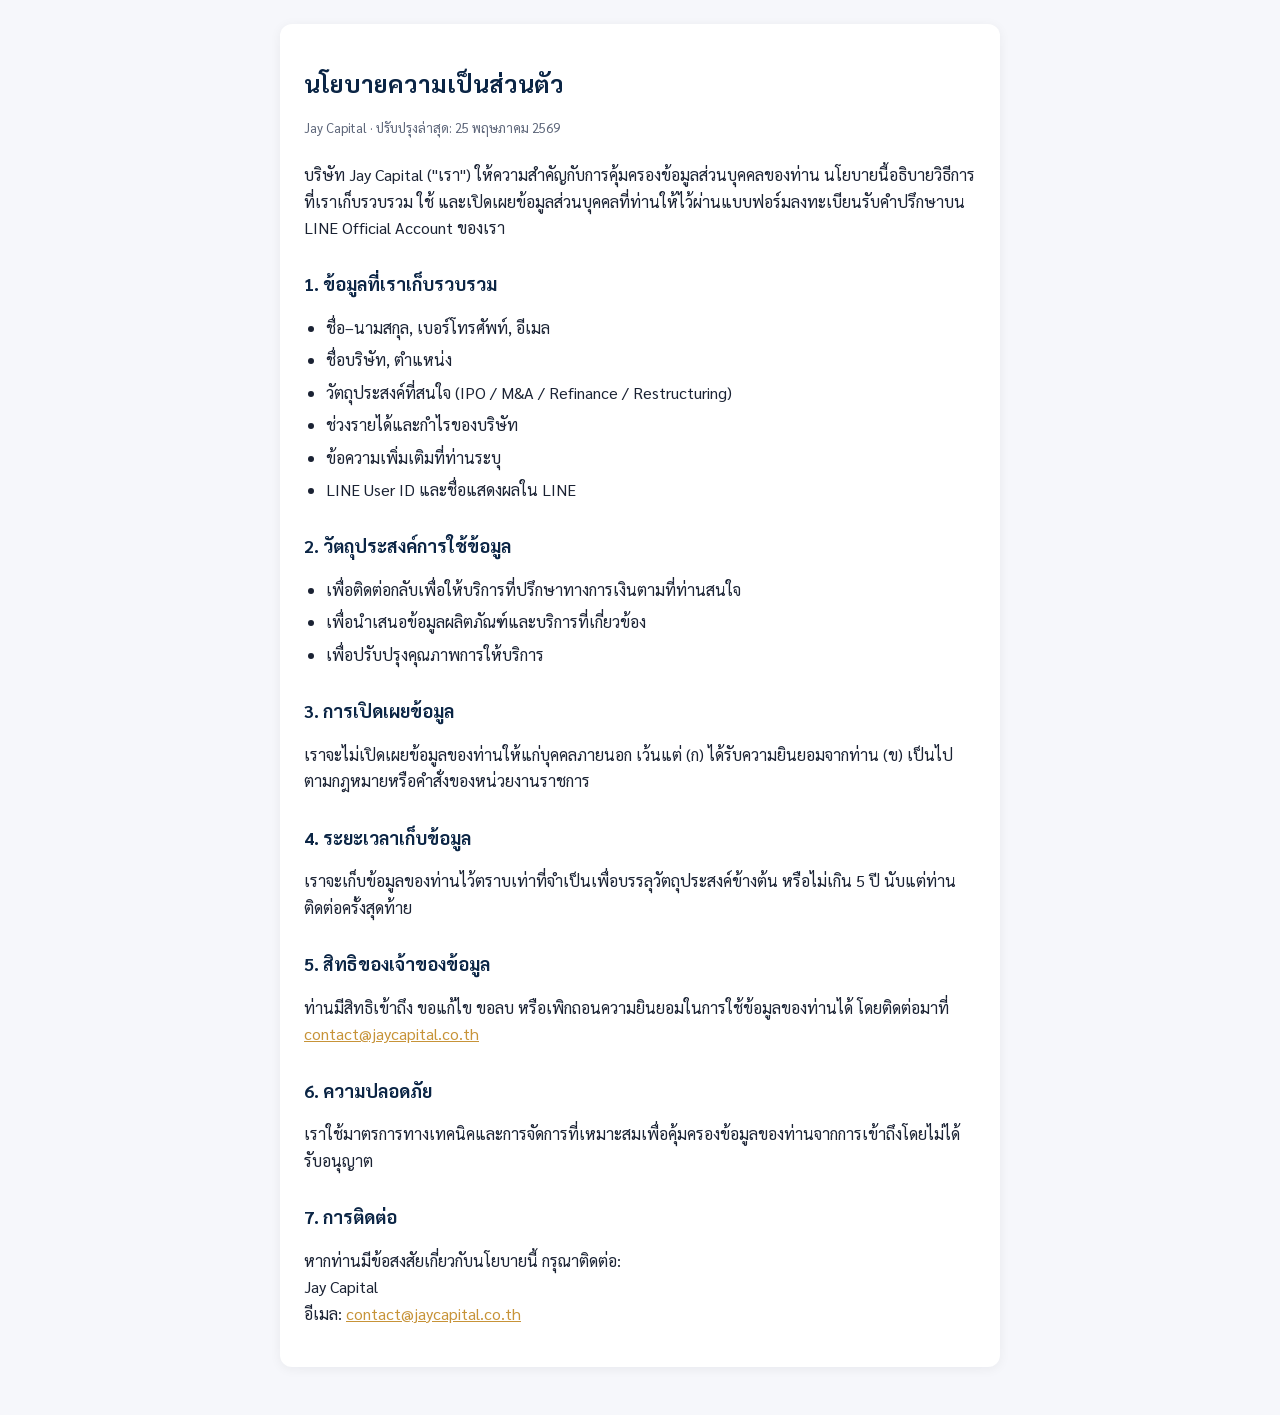
==== policy.html @ a8dd4b15 "Initial commit: JC LINE OA lead form (LIFF + Apps Script)" ====
<!DOCTYPE html>
<html lang="th">
<head>
  <meta charset="UTF-8" />
  <meta name="viewport" content="width=device-width, initial-scale=1.0" />
  <title>นโยบายความเป็นส่วนตัว | Jay Capital</title>
  <link href="https://fonts.googleapis.com/css2?family=Sarabun:wght@400;600;700&display=swap" rel="stylesheet">
  <style>
    body { font-family: 'Sarabun', sans-serif; max-width: 720px; margin: 0 auto; padding: 24px 18px 48px; color: #1a2233; line-height: 1.65; background: #f6f7fb; }
    h1 { color: #0b2545; font-size: 24px; margin-bottom: 4px; }
    .updated { color: #5b6478; font-size: 13px; margin-bottom: 24px; }
    h2 { color: #0b2545; font-size: 18px; margin-top: 28px; }
    .card { background: #fff; padding: 24px; border-radius: 12px; box-shadow: 0 2px 12px rgba(15,23,42,0.06); }
    a { color: #c79338; }
    ul { padding-left: 22px; }
    li { margin-bottom: 6px; }
  </style>
</head>
<body>
  <div class="card">
    <h1>นโยบายความเป็นส่วนตัว</h1>
    <p class="updated">Jay Capital · ปรับปรุงล่าสุด: 25 พฤษภาคม 2569</p>

    <p>บริษัท Jay Capital ("เรา") ให้ความสำคัญกับการคุ้มครองข้อมูลส่วนบุคคลของท่าน นโยบายนี้อธิบายวิธีการที่เราเก็บรวบรวม ใช้ และเปิดเผยข้อมูลส่วนบุคคลที่ท่านให้ไว้ผ่านแบบฟอร์มลงทะเบียนรับคำปรึกษาบน LINE Official Account ของเรา</p>

    <h2>1. ข้อมูลที่เราเก็บรวบรวม</h2>
    <ul>
      <li>ชื่อ–นามสกุล, เบอร์โทรศัพท์, อีเมล</li>
      <li>ชื่อบริษัท, ตำแหน่ง</li>
      <li>วัตถุประสงค์ที่สนใจ (IPO / M&amp;A / Refinance / Restructuring)</li>
      <li>ช่วงรายได้และกำไรของบริษัท</li>
      <li>ข้อความเพิ่มเติมที่ท่านระบุ</li>
      <li>LINE User ID และชื่อแสดงผลใน LINE</li>
    </ul>

    <h2>2. วัตถุประสงค์การใช้ข้อมูล</h2>
    <ul>
      <li>เพื่อติดต่อกลับเพื่อให้บริการที่ปรึกษาทางการเงินตามที่ท่านสนใจ</li>
      <li>เพื่อนำเสนอข้อมูลผลิตภัณฑ์และบริการที่เกี่ยวข้อง</li>
      <li>เพื่อปรับปรุงคุณภาพการให้บริการ</li>
    </ul>

    <h2>3. การเปิดเผยข้อมูล</h2>
    <p>เราจะไม่เปิดเผยข้อมูลของท่านให้แก่บุคคลภายนอก เว้นแต่ (ก) ได้รับความยินยอมจากท่าน (ข) เป็นไปตามกฎหมายหรือคำสั่งของหน่วยงานราชการ</p>

    <h2>4. ระยะเวลาเก็บข้อมูล</h2>
    <p>เราจะเก็บข้อมูลของท่านไว้ตราบเท่าที่จำเป็นเพื่อบรรลุวัตถุประสงค์ข้างต้น หรือไม่เกิน 5 ปี นับแต่ท่านติดต่อครั้งสุดท้าย</p>

    <h2>5. สิทธิของเจ้าของข้อมูล</h2>
    <p>ท่านมีสิทธิเข้าถึง ขอแก้ไข ขอลบ หรือเพิกถอนความยินยอมในการใช้ข้อมูลของท่านได้ โดยติดต่อมาที่ <a href="mailto:contact@jaycapital.co.th">contact@jaycapital.co.th</a></p>

    <h2>6. ความปลอดภัย</h2>
    <p>เราใช้มาตรการทางเทคนิคและการจัดการที่เหมาะสมเพื่อคุ้มครองข้อมูลของท่านจากการเข้าถึงโดยไม่ได้รับอนุญาต</p>

    <h2>7. การติดต่อ</h2>
    <p>หากท่านมีข้อสงสัยเกี่ยวกับนโยบายนี้ กรุณาติดต่อ:<br>
       Jay Capital<br>
       อีเมล: <a href="mailto:contact@jaycapital.co.th">contact@jaycapital.co.th</a></p>
  </div>
</body>
</html>
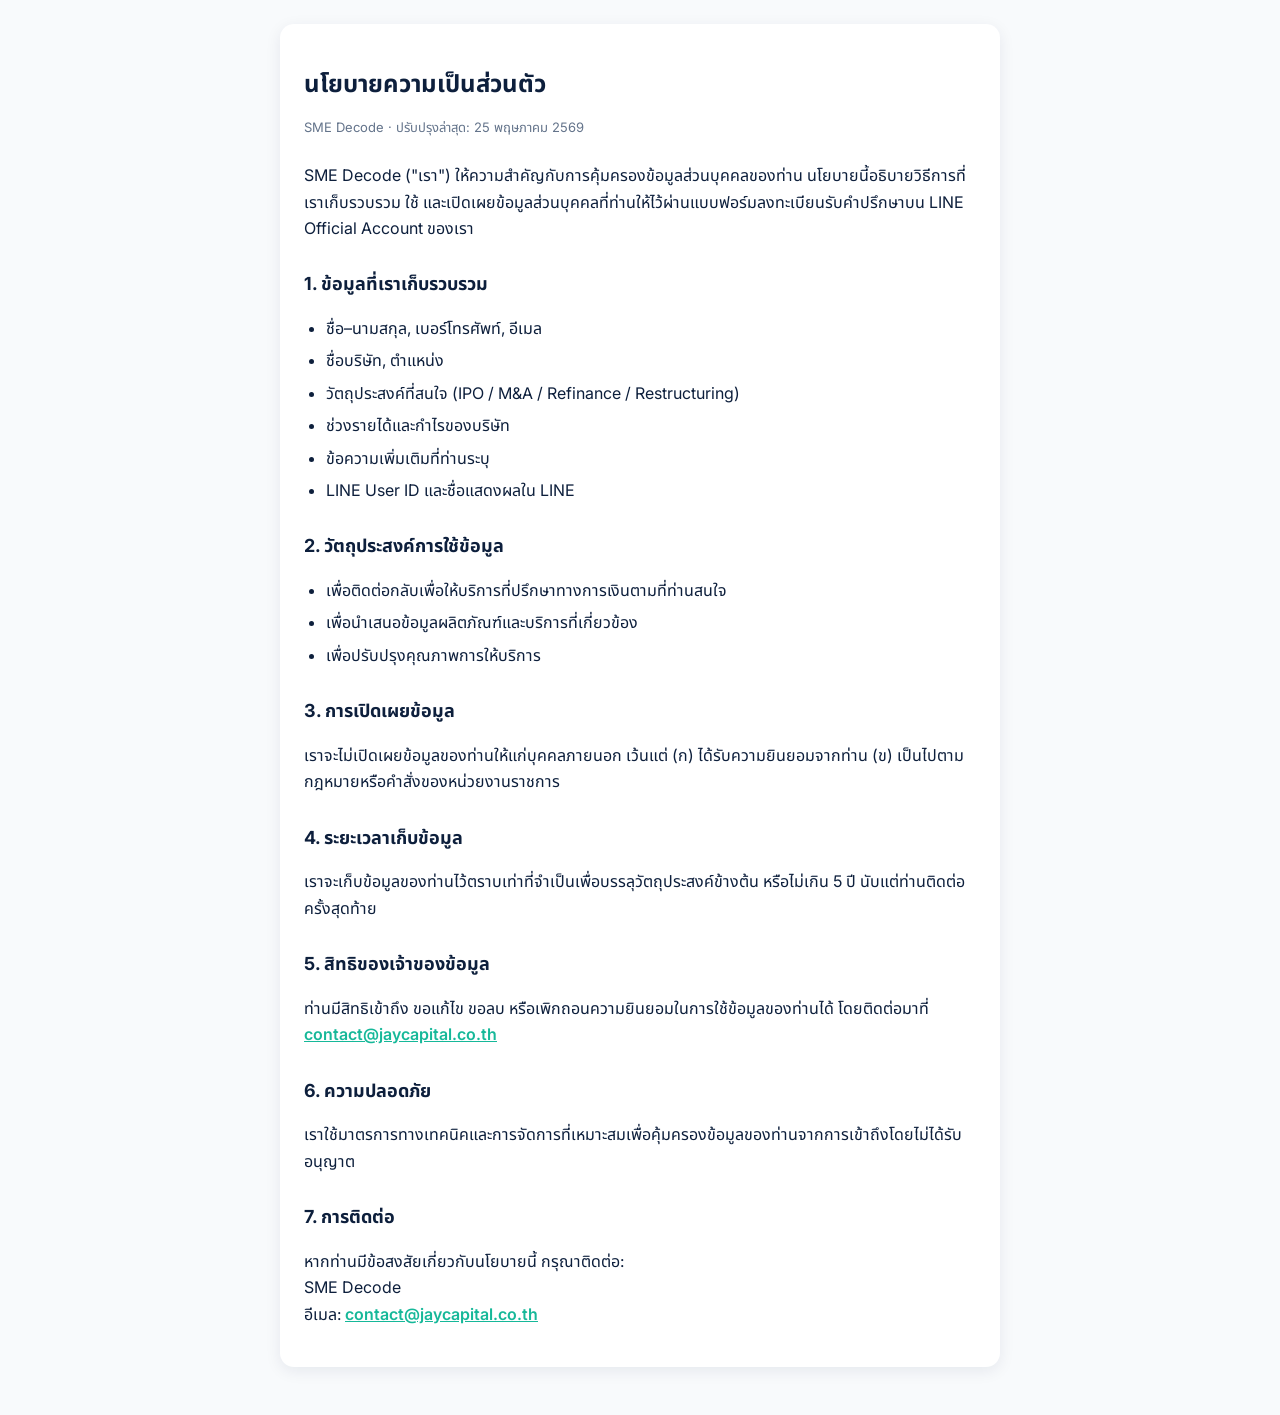
==== commit fb9b31c0: "Fix LIFF 400 Bad Request + complete SME Decode rebrand - Gate liff.login() with liff.isInClient(): c" ====
--- a/policy.html
+++ b/policy.html
@@ -3,15 +3,17 @@
 <head>
   <meta charset="UTF-8" />
   <meta name="viewport" content="width=device-width, initial-scale=1.0" />
-  <title>นโยบายความเป็นส่วนตัว | Jay Capital</title>
-  <link href="https://fonts.googleapis.com/css2?family=Sarabun:wght@400;600;700&display=swap" rel="stylesheet">
+  <title>นโยบายความเป็นส่วนตัว | SME Decode</title>
+  <link rel="preconnect" href="https://fonts.googleapis.com">
+  <link rel="preconnect" href="https://fonts.gstatic.com" crossorigin>
+  <link href="https://fonts.googleapis.com/css2?family=Inter:wght@400;500;600;700&family=Noto+Sans+Thai:wght@400;500;600;700&display=swap" rel="stylesheet">
   <style>
-    body { font-family: 'Sarabun', sans-serif; max-width: 720px; margin: 0 auto; padding: 24px 18px 48px; color: #1a2233; line-height: 1.65; background: #f6f7fb; }
-    h1 { color: #0b2545; font-size: 24px; margin-bottom: 4px; }
-    .updated { color: #5b6478; font-size: 13px; margin-bottom: 24px; }
-    h2 { color: #0b2545; font-size: 18px; margin-top: 28px; }
-    .card { background: #fff; padding: 24px; border-radius: 12px; box-shadow: 0 2px 12px rgba(15,23,42,0.06); }
-    a { color: #c79338; }
+    body { font-family: 'Inter', 'Noto Sans Thai', sans-serif; max-width: 720px; margin: 0 auto; padding: 24px 18px 48px; color: #0d1f3c; line-height: 1.65; background: #f8fafc; }
+    h1 { color: #0d1f3c; font-size: 24px; margin-bottom: 4px; }
+    .updated { color: #64748b; font-size: 13px; margin-bottom: 24px; }
+    h2 { color: #0d1f3c; font-size: 18px; margin-top: 28px; }
+    .card { background: #fff; padding: 24px; border-radius: 14px; box-shadow: 0 4px 16px rgba(13,31,60,0.08); }
+    a { color: #16b899; font-weight: 600; }
     ul { padding-left: 22px; }
     li { margin-bottom: 6px; }
   </style>
@@ -19,9 +21,9 @@
 <body>
   <div class="card">
     <h1>นโยบายความเป็นส่วนตัว</h1>
-    <p class="updated">Jay Capital · ปรับปรุงล่าสุด: 25 พฤษภาคม 2569</p>
+    <p class="updated">SME Decode · ปรับปรุงล่าสุด: 25 พฤษภาคม 2569</p>
 
-    <p>บริษัท Jay Capital ("เรา") ให้ความสำคัญกับการคุ้มครองข้อมูลส่วนบุคคลของท่าน นโยบายนี้อธิบายวิธีการที่เราเก็บรวบรวม ใช้ และเปิดเผยข้อมูลส่วนบุคคลที่ท่านให้ไว้ผ่านแบบฟอร์มลงทะเบียนรับคำปรึกษาบน LINE Official Account ของเรา</p>
+    <p>SME Decode ("เรา") ให้ความสำคัญกับการคุ้มครองข้อมูลส่วนบุคคลของท่าน นโยบายนี้อธิบายวิธีการที่เราเก็บรวบรวม ใช้ และเปิดเผยข้อมูลส่วนบุคคลที่ท่านให้ไว้ผ่านแบบฟอร์มลงทะเบียนรับคำปรึกษาบน LINE Official Account ของเรา</p>
 
     <h2>1. ข้อมูลที่เราเก็บรวบรวม</h2>
     <ul>
@@ -54,7 +56,7 @@
 
     <h2>7. การติดต่อ</h2>
     <p>หากท่านมีข้อสงสัยเกี่ยวกับนโยบายนี้ กรุณาติดต่อ:<br>
-       Jay Capital<br>
+       SME Decode<br>
        อีเมล: <a href="mailto:contact@jaycapital.co.th">contact@jaycapital.co.th</a></p>
   </div>
 </body>
